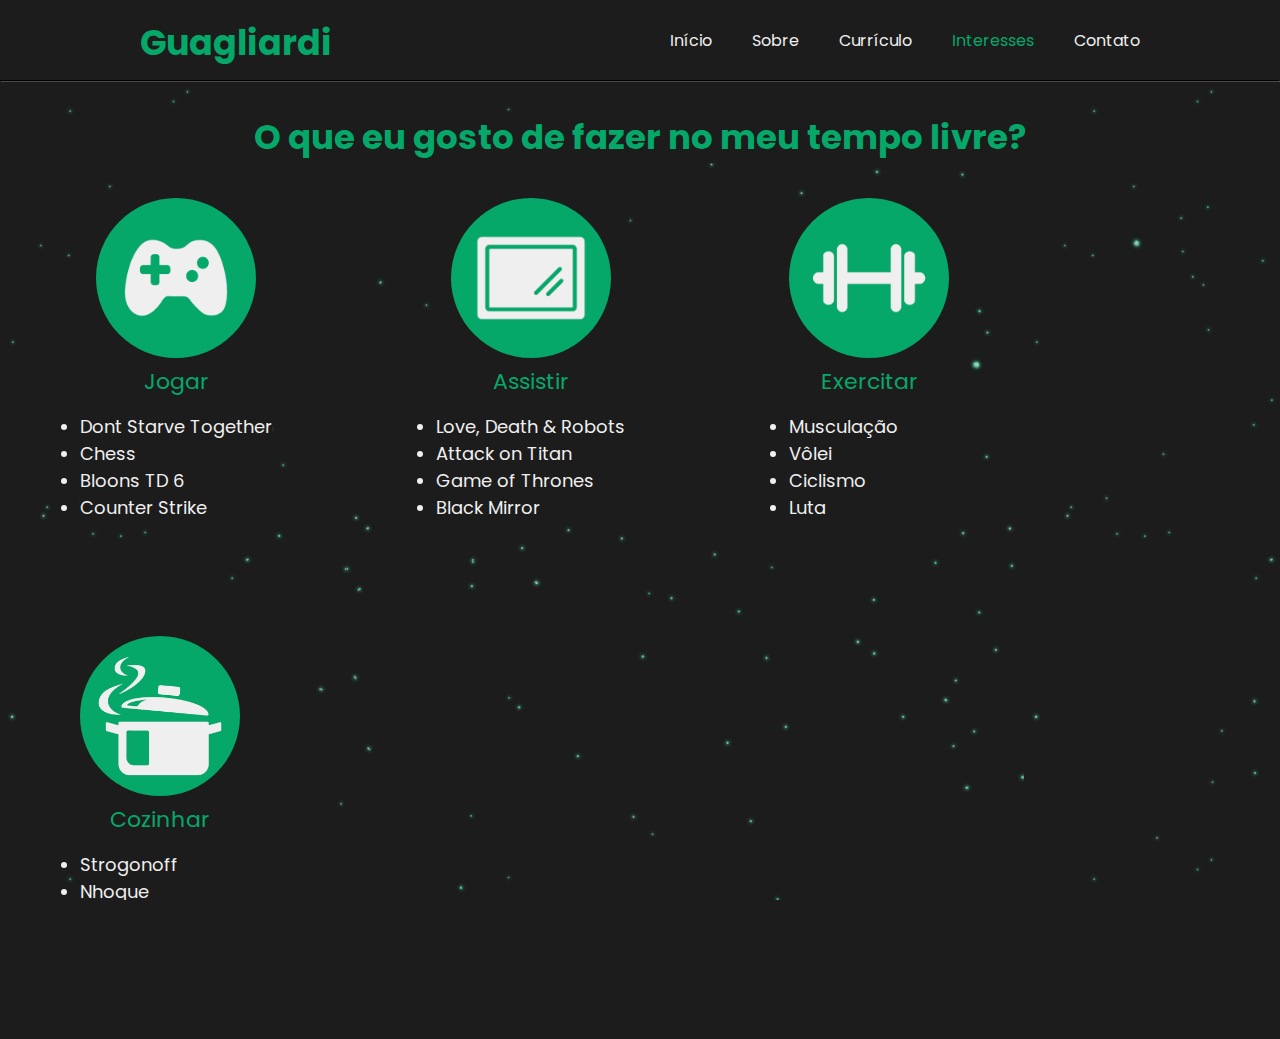
==== Interesses.html @ 9d321c09 "Add files via upload" ====
<!DOCTYPE html>
<html lang="pt-br">

<head>
  <meta charset="UTF-8">
  <meta http-equiv="X-UA-Compatible" content="IE=edge">
  <meta name="viewport" content="width=device-width, initial-scale=1.0">
  <title>Guagliardi</title>
  <link href="https://static.wixstatic.com/media/2ceb95_ec93070513824b6e9b10cbf581165358~mv2.png/v1/fill/w_599,h_558,al_c/2ceb95_ec93070513824b6e9b10cbf581165358~mv2.png" rel="icon" type='image/x-icon'>
  <link rel="preconnect" href="https://fonts.googleapis.com">
  <link rel="preconnect" href="https://fonts.gstatic.com" crossorigin>
  <link href="https://fonts.googleapis.com/css2?family=Poppins:wght@900&display=swap" rel="stylesheet">
  <link href="Interesses.css" rel="stylesheet">
</head>

<body>
  <header>
    <div class="center">
      <div class="menu">
        <div class="logo">
          <h1><a href="Inicial.html">Guagliardi</a></h1>
        </div><!--logo-->
        <nav><ul>
          <a href="Inicial.html"><li>Início</li></a>
          <a href="Sobremim.html"><li>Sobre</li></a>
          <a href="Curriculo.html"><li>Currículo</li></a>
          <a href="Interesses.html"><li><span>Interesses</span></li></a>
          <a href="Contato.html"><li>Contato</li></a>
        </ul></nav>
      </div><!--menu-->
    </div><!--center-->
  </header>
  <hr>
  
  <section>
  <h1>O que eu gosto de fazer no meu tempo livre?</h1>
    <figure class="Jogar">
    <img src="img/Logocontrole.png">
    <figcaption>
      <span>Jogar</span>
      <ul>
      <li>Dont Starve Together</li>
      <li>Chess</li>
      <li>Bloons TD 6</li>
      <li>Counter Strike</li>
      </ul>
    </figcaption>
    </figure><!--Jogar-->
    <figure class="Assistir">
    <img src="img/Logotv.png">
    <figcaption>
      <span>Assistir</span>
      <ul>
        <li>Love, Death & Robots</li>
        <li>Attack on Titan</li>
        <li>Game of Thrones</li>
        <li>Black Mirror</li>
      </ul>
    </figcaption>
    </figure><!--Assistir-->
    <figure class="Malhar">
    <img src="img/Logomalhar.png">
    <figcaption>
      <span>Exercitar</span>
      <ul>
        <li>Musculação</li>
        <li>Vôlei</li>
        <li>Ciclismo</li>
        <li>Luta</li>
      </ul>
    </figcaption>
    </figure><!--Malhar-->
    <figure class="Cozinhar">
    <img src="img/Logocozinha.png">
    <figcaption>
      <span>Cozinhar</span>
      <ul>
      <li>Strogonoff</li>
      <li>Nhoque</li>
      <li>Sushi</li>
      <li>Burrito</li>
      </ul>

    </figcaption>
    </figure><!--Cozinhar-->
  </section>


</body>

</html>
---- Interesses.css ----
*{
  margin: 0;
  padding: 0;
  box-sizing: border-box;
  background-color: #1C1C1C;
  list-style:initial;
  text-decoration: none;
}

.center{
  position: relative;
  display: block;
  background-color: #1C1C1C;
  height: 80px;
  width: 100%;
}

html,body{
  height: 100%;
  overflow-y: hidden;
  overflow-x: hidden;
  font-family: 'Poppins', sans-serif;
  background-image: url(../img/Wallpaper.png);
}

hr{
  position: relative;
  border-color: #4e4a4a;
}

.menu{
  width: 1000px;
  height: 100%;
  display: block;
  margin: auto;
}

.logo{
  height: 100%;
  display: table;
  float: left;
}

.logo h1{
  height: 100%;
  display: table-cell;
  vertical-align: middle;
}

.logo h1 a{
  color: #05A869;
  font-size: 35px;
}

nav{
  float: right;
  height: 100%;
}

nav a{
  height: 100%;
  display: table;
  float: left;
  padding: 28px 20px;
}

nav a:last-child{
  padding-right: 0;
}

nav a li{
  display: table-cell;
  vertical-align: middle;
  height: 100%;
  color: #EFEFEF;
}

nav a li span{
  color: #05A869;
}

h1{
  display: table;
  margin-left: 565px;
  font-size: 45px;
  color: #05A869;
}

h2{
  display: table;
  text-align: justify;
  margin: auto;
  color: #05A869;
  font-size: 20px;
}

section{ 
  background-color: transparent;
}

section h1{
  display: table;
  margin: auto;
  margin-top: 30px;
  font-size: 34px;
}

section img{ 
  height: 160px;
  width: 160px;
  border-radius: 50%;
}

.Jogar, .Assistir, .Malhar, .Cozinhar{
  vertical-align: top;
  display: inline-block;
  text-align: center;
  margin: 80px;
  margin-top: 35px;
}

.Jogar, .Assistir, .Malhar, .Cozinhar figcaption{
  color: #EFEFEF;
  font-size: 18px;
}

.Jogar figcaption span{
  color: #05A869;
  font-size: 22px;
  animation: fadein 2s;
}

.Assistir figcaption span{
  color: #05A869;
  font-size: 22px;
  animation: fadein 2s;
}

.Malhar figcaption span{
  color: #05A869;
  font-size: 22px;
  animation: fadein 2s;
}

.Cozinhar figcaption span{
  color: #05A869;
  font-size: 22px;
  animation: fadein 2s;
}

.Jogar{
  animation: slide 2s;
}

.Assistir{
  animation: slide 2s;
}

.Malhar{
  animation: slide 1s;
}

.Cozinhar{
  animation: slide 1s;
}

section li{
  align-items: center;
  text-align: justify;
  animation: fadein 3s;
  background-color: transparent;
}

section ul{
  margin-top: 15px;
}

@keyframes slide{
  0% {transform: translateX(-125px)}
  100% {transform: translateX(0px)}
  0% {opacity: 0}
  100% {opacity: 1}
}

@keyframes fadein{
  0% {opacity: 0}
  65% {opacity: 0}
  100% {opacity: 1}
}
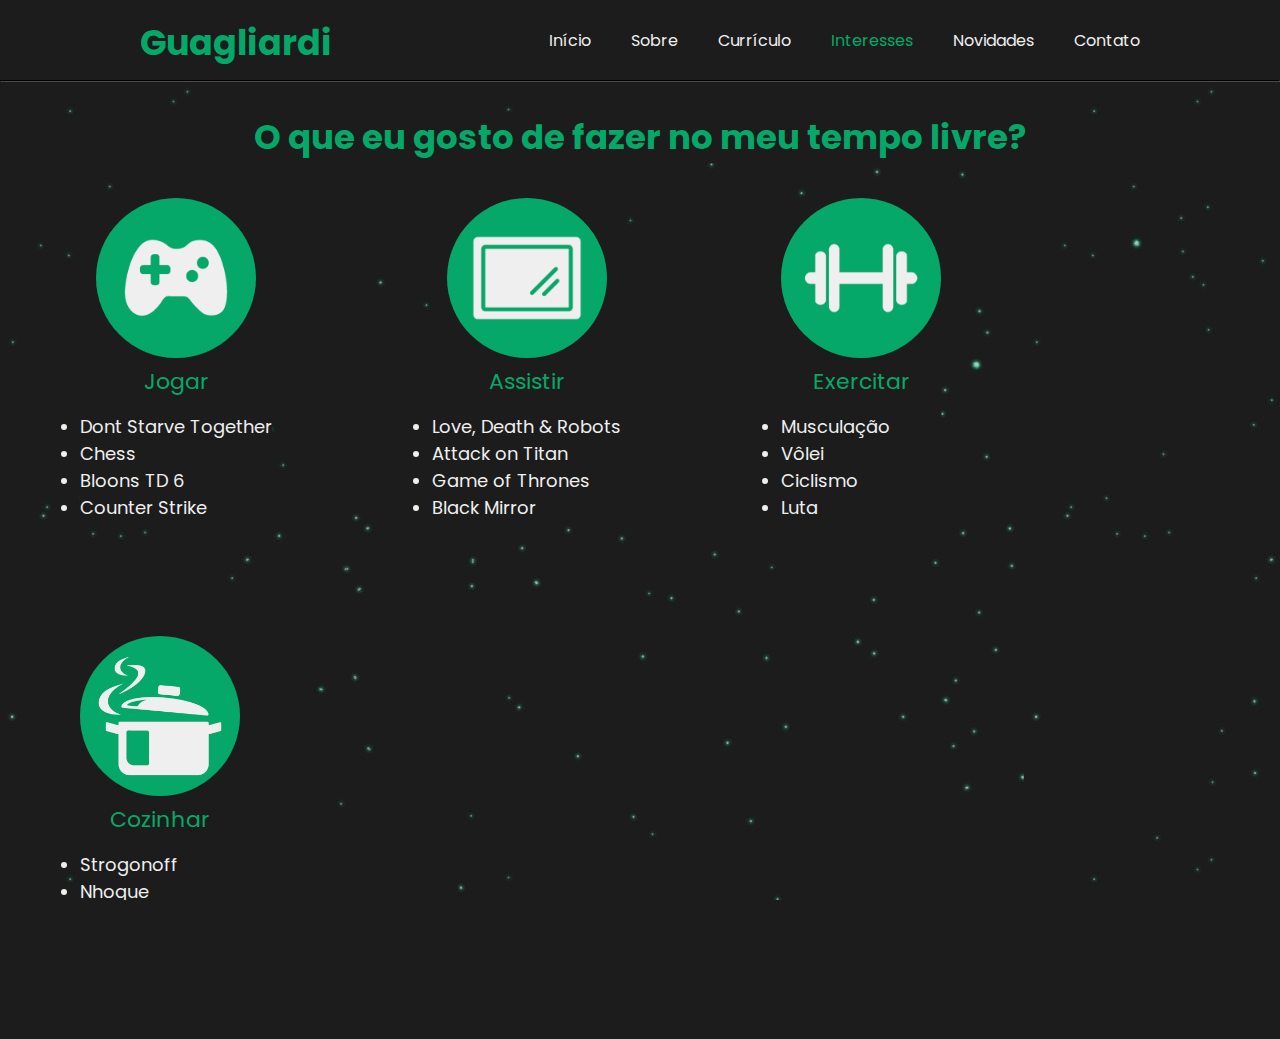
==== commit e2c2057e: "Add files via upload" ====
--- a/Interesses.html
+++ b/Interesses.html
@@ -25,6 +25,7 @@
           <a href="Sobremim.html"><li>Sobre</li></a>
           <a href="Curriculo.html"><li>Currículo</li></a>
           <a href="Interesses.html"><li><span>Interesses</span></li></a>
+          <a href="Novidades.html"><li>Novidades</li></a>
           <a href="Contato.html"><li>Contato</li></a>
         </ul></nav>
       </div><!--menu-->
--- a/Interesses.css
+++ b/Interesses.css
@@ -96,6 +96,8 @@
 
 section{ 
   background-color: transparent;
+  display: table;
+  margin: auto;
 }
 
 section h1{
@@ -186,4 +188,7 @@
   0% {opacity: 0}
   65% {opacity: 0}
   100% {opacity: 1}
-}+}
+
+
+
